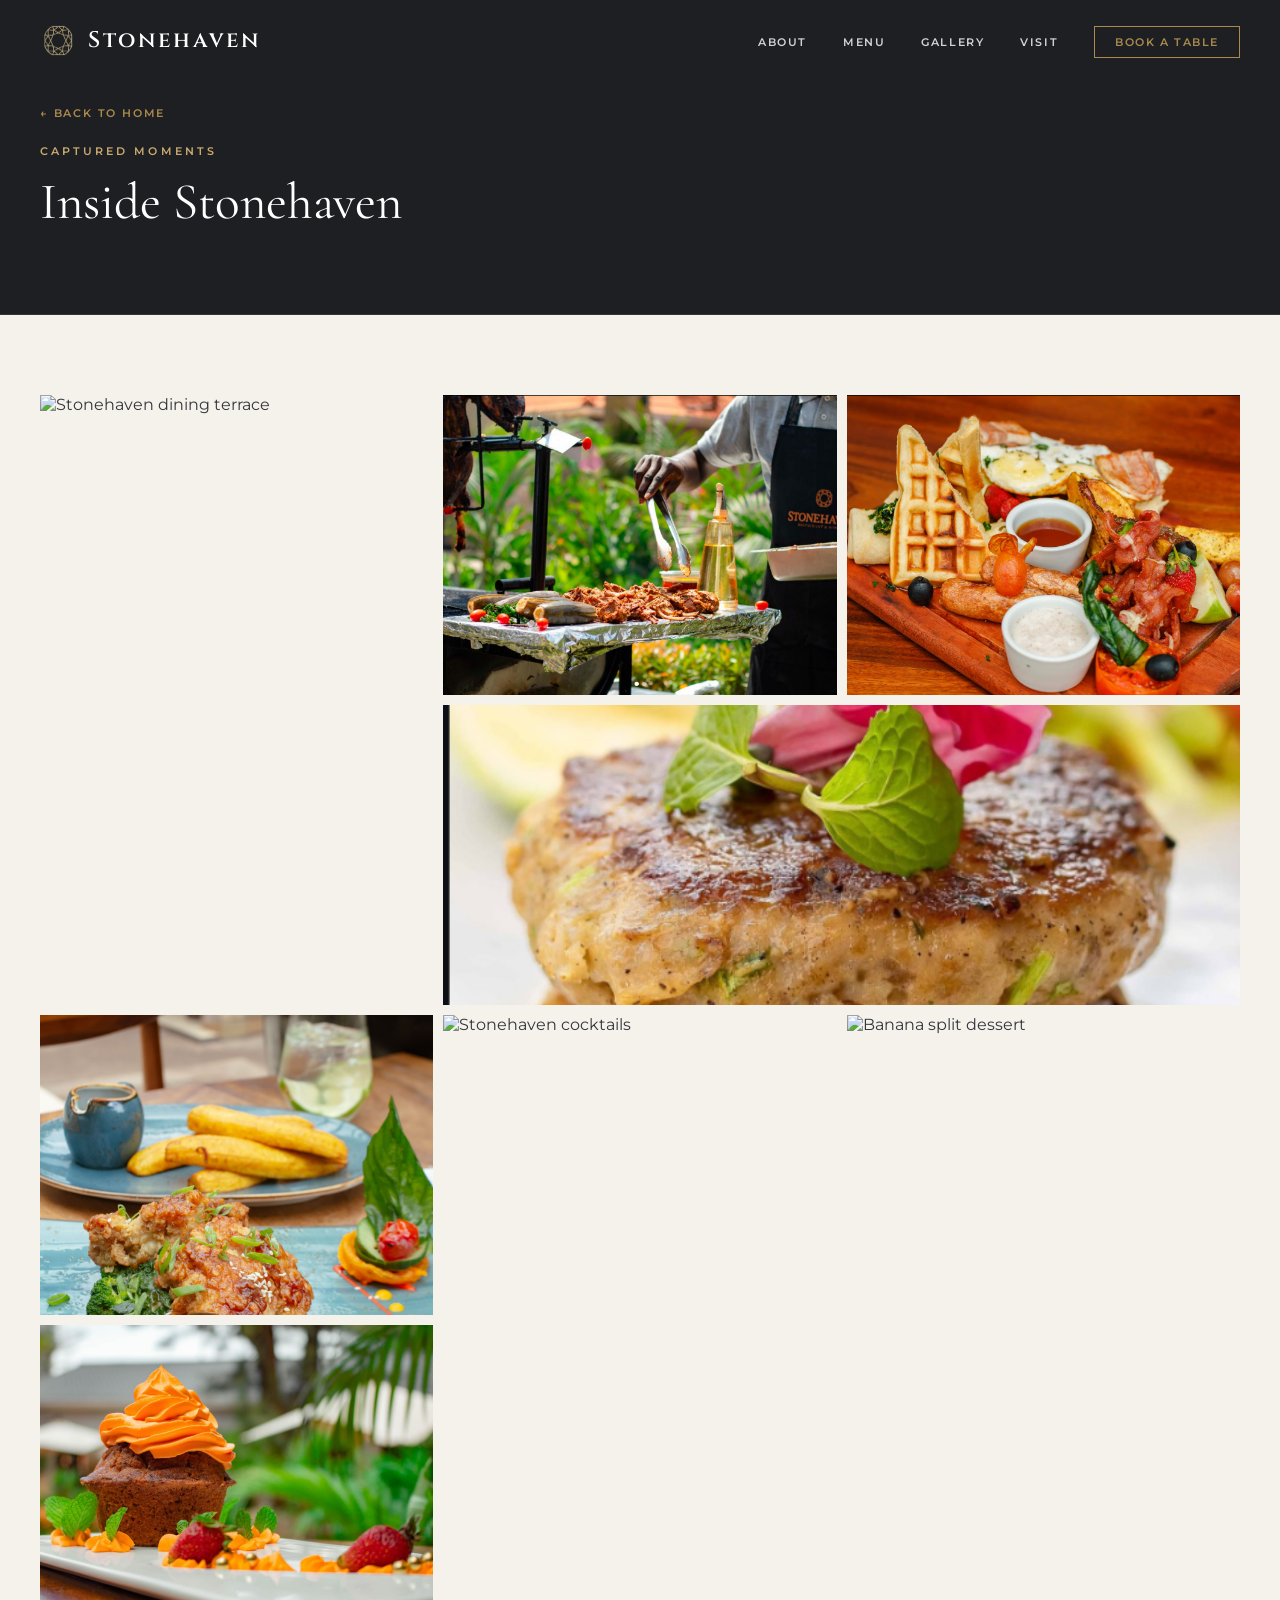
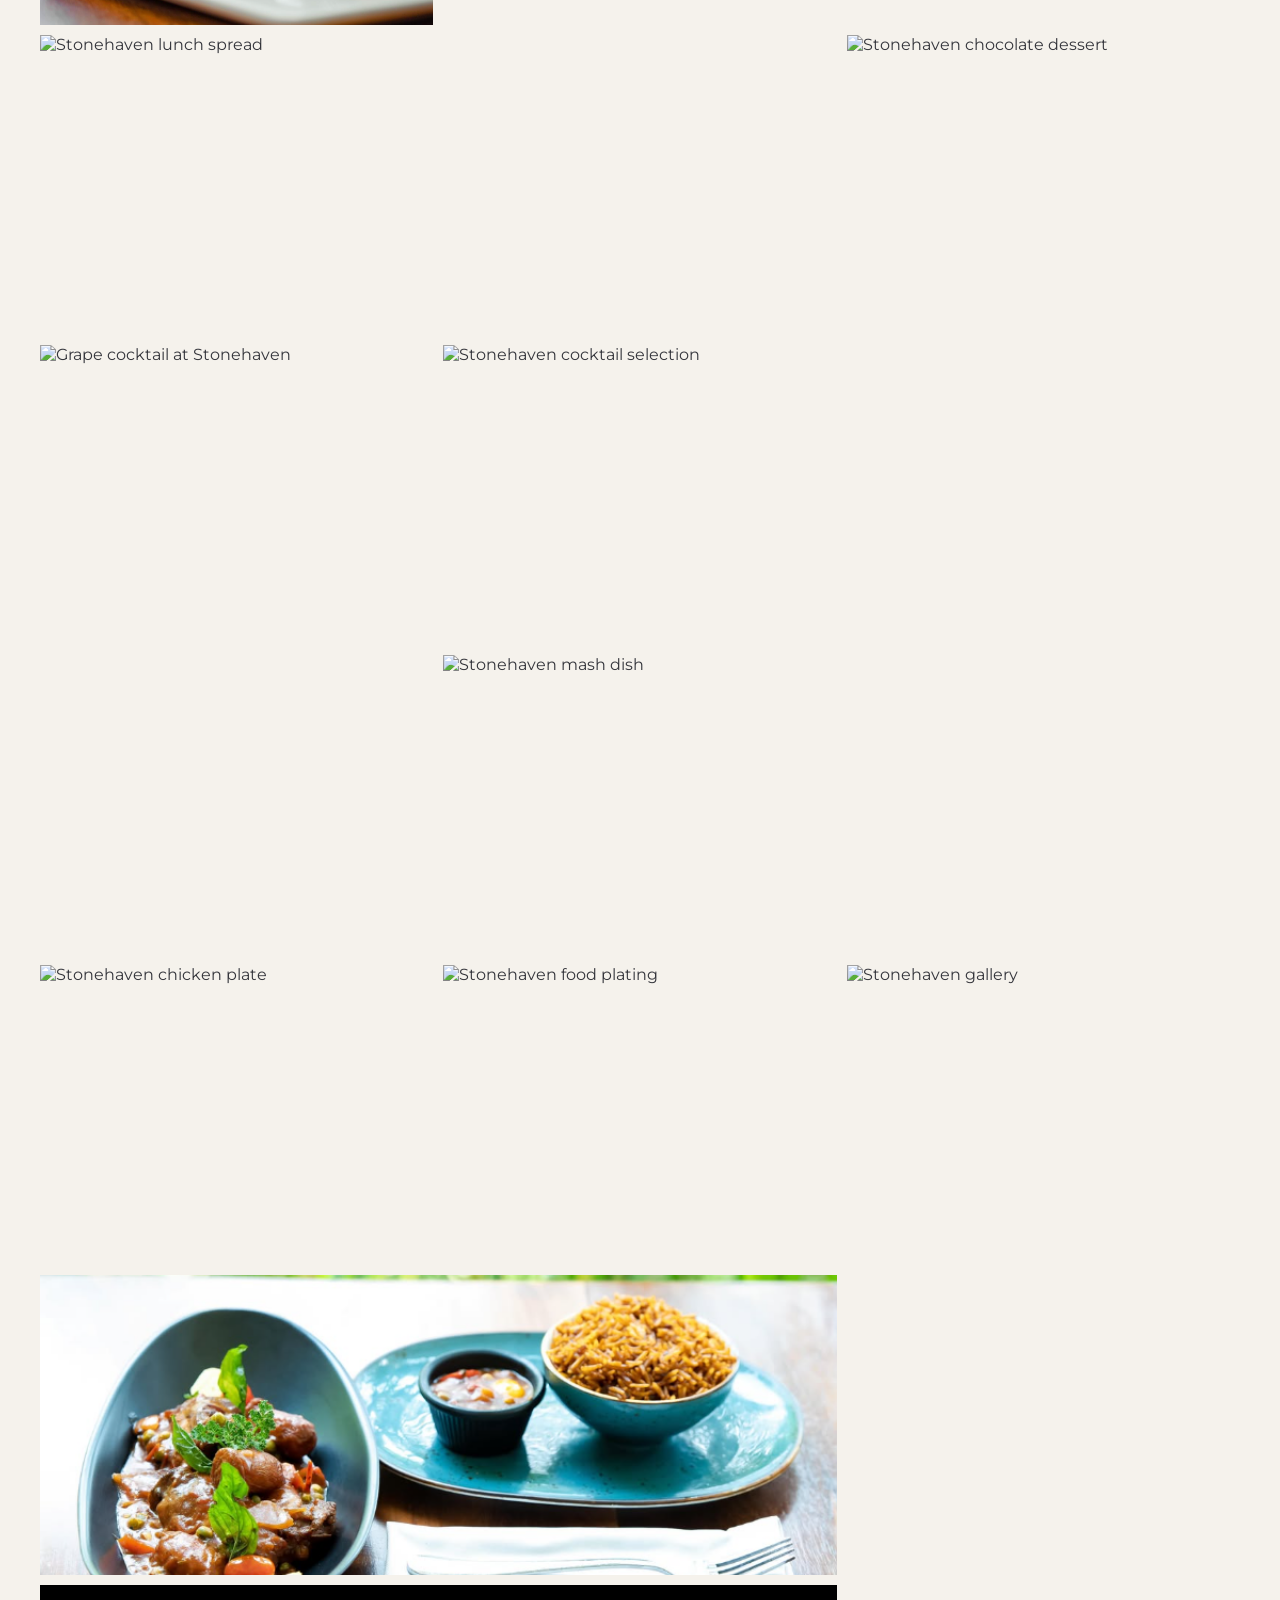
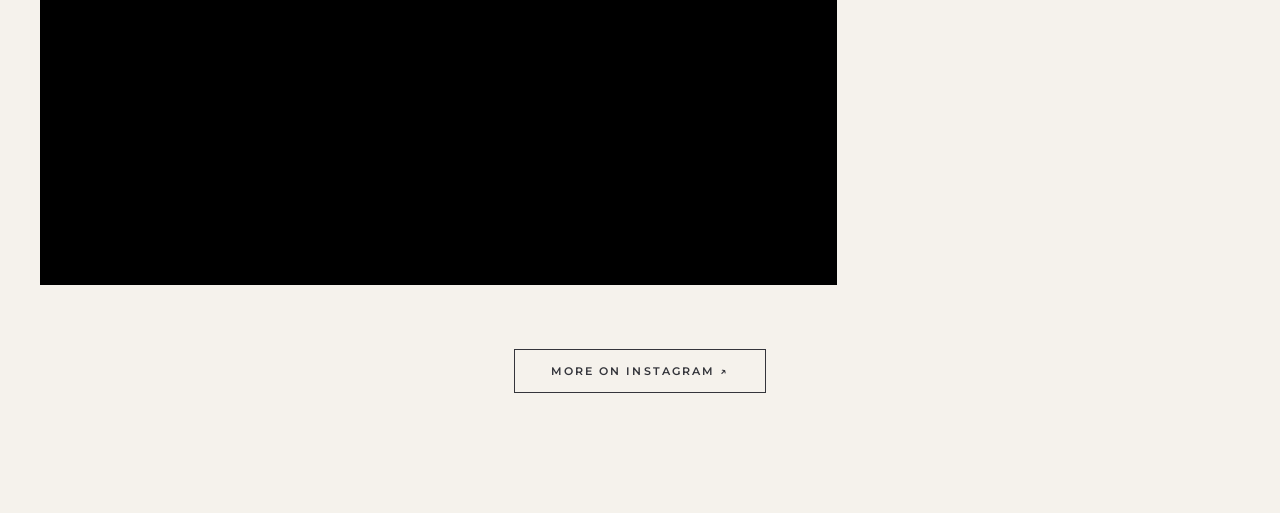
==== gallery.html @ 13319ae1 "CHANGES" ====
<!DOCTYPE html>
<html lang="en">
<head>
  <meta charset="UTF-8" />
  <meta name="viewport" content="width=device-width, initial-scale=1.0" />
  <title>Gallery — Stonehaven Restaurant & Winery</title>
  <link rel="preconnect" href="https://fonts.googleapis.com" />
  <link rel="preconnect" href="https://fonts.gstatic.com" crossorigin />
  <link href="https://fonts.googleapis.com/css2?family=Cinzel:wght@400;500;600&family=Cormorant+Garamond:ital,wght@0,300;0,400;0,500;1,400&family=Montserrat:wght@300;400;500;600&display=swap" rel="stylesheet" />
  <link rel="stylesheet" href="styles.css" />
  <link rel="icon" type="image/x-icon" href="logo.png" />
  <style>
    .gallery-page-hero {
      min-height: 35vh;
      background: var(--charcoal-deep);
      display: flex;
      align-items: flex-end;
      padding: 0 40px 60px;
      border-bottom: 1px solid rgba(170,138,76,0.2);
    }
    .gallery-page-hero-inner { max-width: 1280px; margin: 0 auto; width: 100%; padding-top: var(--nav-h); }
    .back-link {
      display: inline-flex;
      align-items: center;
      gap: 8px;
      font-size: 0.7rem;
      font-weight: 600;
      letter-spacing: 0.16em;
      text-transform: uppercase;
      color: var(--gold);
      margin-bottom: 24px;
      transition: color 0.3s;
    }
    .back-link:hover { color: var(--gold-light); }
    .gallery-full-section { padding: 80px 0 120px; background: var(--off-white); }
    .gallery-full-inner {
      max-width: 1280px;
      margin: 0 auto;
      padding: 0 40px;
      display: grid;
      grid-template-columns: repeat(3, 1fr);
      grid-auto-rows: 300px;
      gap: 10px;
    }
    .gal-item { position: relative; overflow: hidden; }
    .gal-item.tall { grid-row: span 2; }
    .gal-item.wide { grid-column: span 2; }
    .gal-item img {
      width: 100%; height: 100%; object-fit: cover;
      transition: transform 0.7s cubic-bezier(0.25,0.46,0.45,0.94);
    }
    .gal-item:hover img { transform: scale(1.06); }
    .gal-overlay {
      position: absolute; inset: 0;
      background: rgba(30,31,35,0.5);
      display: flex; align-items: flex-end; padding: 20px 24px;
      opacity: 0; transition: opacity 0.4s;
    }
    .gal-item:hover .gal-overlay { opacity: 1; }
    .gal-overlay span {
      font-size: 0.67rem; letter-spacing: 0.22em; text-transform: uppercase;
      color: #fff; border-bottom: 1px solid var(--gold); padding-bottom: 2px;
    }
    @media (max-width: 768px) {
      .gallery-full-inner { grid-template-columns: 1fr 1fr; grid-auto-rows: 200px; padding: 0 20px; }
      .gal-item.tall, .gal-item.wide { grid-column: span 1; grid-row: span 1; }
      .gallery-page-hero { padding: 0 24px 48px; }
    }
  </style>
</head>
<body>

  <nav id="navbar" class="scrolled">
    <div class="nav-inner">
      <a href="index.html" class="nav-logo">
        <img src="logo.png" alt="Stonehaven logo" class="nav-logo-img" />
        <span class="nav-brand-name">Stonehaven</span>
      </a>
      <ul class="nav-links" id="navLinks">
        <li><a href="index.html#about">About</a></li>
        <li><a href="menu.html">Menu</a></li>
        <li><a href="gallery.html">Gallery</a></li>
        <li><a href="index.html#visit">Visit</a></li>
        <li><a href="index.html#reserve" class="nav-cta">Book a Table</a></li>
      </ul>
      <button class="hamburger" id="hamburger" aria-label="Toggle menu">
        <span></span><span></span><span></span>
      </button>
    </div>
  </nav>
  <div class="mobile-overlay" id="mobileOverlay"></div>

  <div class="gallery-page-hero">
    <div class="gallery-page-hero-inner">
      <a href="index.html" class="back-link">← Back to Home</a>
      <p class="eyebrow eyebrow--light">Captured Moments</p>
      <h1 class="section-title section-title--light">Inside Stonehaven</h1>
    </div>
  </div>

  <section class="gallery-full-section">
    <div class="gallery-full-inner">

      <div class="gal-item tall">
        <img src="ambiance_.png" alt="Stonehaven dining terrace" />
        <div class="gal-overlay"><span>The Terrace</span></div>
      </div>
      <div class="gal-item">
        <img src="BBQ.png" alt="BBQ Fridays at Stonehaven" />
        <div class="gal-overlay"><span>BBQ Fridays</span></div>
      </div>
      <div class="gal-item">
        <img src="breakfast.png" alt="Stonehaven breakfast" />
        <div class="gal-overlay"><span>Breakfast</span></div>
      </div>
      <div class="gal-item wide">
        <img src="Beef.png" alt="Stonehaven beef dish" />
        <div class="gal-overlay"><span>Signature Beef</span></div>
      </div>
      <div class="gal-item">
        <img src="Chicken.png" alt="Stonehaven chicken" />
        <div class="gal-overlay"><span>Mains</span></div>
      </div>
      <div class="gal-item">
        <img src="cocktail_.png" alt="Stonehaven cocktails" />
        <div class="gal-overlay"><span>The Bar</span></div>
      </div>
      <div class="gal-item tall">
        <img src="Banana_split.png" alt="Banana split dessert" />
        <div class="gal-overlay"><span>Desserts</span></div>
      </div>
      <div class="gal-item">
        <img src="Cake.png" alt="Stonehaven cake" />
        <div class="gal-overlay"><span>Pastry</span></div>
      </div>
      <div class="gal-item wide">
        <img src="Lunch_.png" alt="Stonehaven lunch spread" />
        <div class="gal-overlay"><span>Lunch</span></div>
      </div>

      <!-- New images -->
      <div class="gal-item">
        <img src="Dessert_.png" alt="Stonehaven chocolate dessert" />
        <div class="gal-overlay"><span>Chocolate Indulgence</span></div>
      </div>
      <div class="gal-item tall">
        <img src="grape_cocktail.png" alt="Grape cocktail at Stonehaven" />
        <div class="gal-overlay"><span>Grape Cocktail</span></div>
      </div>
      <div class="gal-item">
        <img src="More_cocktails.png" alt="Stonehaven cocktail selection" />
        <div class="gal-overlay"><span>Cocktails</span></div>
      </div>
      <div class="gal-item wide">
        <img src="Mash_up.png" alt="Stonehaven mash dish" />
        <div class="gal-overlay"><span>Signature Mains</span></div>
      </div>
      <div class="gal-item">
        <img src="More_chicken_.png" alt="Stonehaven chicken plate" />
        <div class="gal-overlay"><span>Chicken</span></div>
      </div>
      <div class="gal-item">
        <img src="More_food_images.png" alt="Stonehaven food plating" />
        <div class="gal-overlay"><span>Chef's Craft</span></div>
      </div>
      <div class="gal-item tall">
        <img src="more_gallery_imgaes.png" alt="Stonehaven gallery" />
        <div class="gal-overlay"><span>More Moments</span></div>
      </div>
      <div class="gal-item wide">
        <img src="MoreFood.png" alt="Stonehaven dishes" />
        <div class="gal-overlay"><span>The Kitchen</span></div>
      </div>

      <!-- Video -->
      <div class="gal-item wide" style="background:#000;">
        <video
          src="More_atmosphere.mp4"
          autoplay muted loop playsinline
          style="width:100%;height:100%;object-fit:cover;"
        ></video>
        <div class="gal-overlay"><span>The Atmosphere</span></div>
      </div>

    </div>

    <div style="text-align:center; padding-top:64px;">
      <a href="https://instagram.com/stonehavenkla" target="_blank" class="btn btn-ghost" style="color:var(--charcoal);border-color:var(--charcoal);">More on Instagram ↗</a>
    </div>
  </section>

  <script src="script.js"></script>
</body>
</html>
---- styles.css ----
/* ============================================================
   STONEHAVEN RESTAURANT & WINERY — styles.css
   Design: Editorial Estate / Luxury Dark
   Palette: Charcoal #34353b | Gold #aa8a4c | Off-white #f5f2ec
   Fonts: Cinzel (brand) | Cormorant Garamond (display) | Montserrat (UI)
   ============================================================ */

/* ---- CUSTOM PROPERTIES ---- */
:root {
  --gold:          #aa8a4c;
  --gold-light:    #c9a96e;
  --gold-dim:      rgba(170, 138, 76, 0.15);
  --charcoal:      #34353b;
  --charcoal-deep: #1e1f23;
  --off-white:     #f5f2ec;
  --warm-stone:    #ede8df;
  --white:         #ffffff;
  --text-light:    rgba(255,255,255,0.75);
  --text-muted:    rgba(255,255,255,0.45);
  --cinzel:        'Cinzel', Georgia, serif;          /* chiselled brand name */
  --serif:         'Cormorant Garamond', Georgia, serif; /* elegant display */
  --sans:          'Montserrat', sans-serif;
  --transition:    0.4s cubic-bezier(0.25, 0.46, 0.45, 0.94);
  --nav-h:         80px;
}

/* ---- RESET & BASE ---- */
*, *::before, *::after { box-sizing: border-box; margin: 0; padding: 0; }

html { scroll-behavior: smooth; font-size: 16px; }

body {
  font-family: var(--sans);
  background: var(--white);
  color: var(--charcoal);
  overflow-x: hidden;
  -webkit-font-smoothing: antialiased;
}

img { display: block; width: 100%; height: 100%; object-fit: cover; }

a { color: inherit; text-decoration: none; }

ul { list-style: none; }

address { font-style: normal; }


/* ---- TYPOGRAPHY ---- */
.eyebrow {
  font-family: var(--sans);
  font-size: 0.68rem;
  font-weight: 600;
  letter-spacing: 0.28em;
  text-transform: uppercase;
  color: var(--gold);
  margin-bottom: 1rem;
}
.eyebrow--light { color: var(--gold-light); }

.section-title {
  font-family: var(--serif);
  font-size: clamp(2.2rem, 4vw, 3.4rem);
  font-weight: 400;
  line-height: 1.1;
  color: var(--charcoal);
  margin-bottom: 1.5rem;
}
.section-title--light { color: var(--white); }
.section-title em { font-style: italic; color: var(--gold); }

.body-text {
  font-size: 0.93rem;
  line-height: 1.9;
  color: #5a5c64;
  margin-bottom: 1.2rem;
  max-width: 48ch;
}
.body-text--light { color: var(--text-light); }


/* ---- BUTTONS ---- */
.btn {
  display: inline-block;
  font-family: var(--sans);
  font-size: 0.7rem;
  font-weight: 600;
  letter-spacing: 0.18em;
  text-transform: uppercase;
  padding: 14px 36px;
  cursor: pointer;
  transition: var(--transition);
  border: 1px solid var(--gold);
}
.btn-ghost {
  background: transparent;
  color: var(--gold);
}
.btn-ghost:hover {
  background: var(--gold);
  color: var(--white);
}
.btn-solid {
  background: var(--gold);
  color: var(--white);
}
.btn-solid:hover {
  background: var(--gold-light);
  border-color: var(--gold-light);
}
.btn--full { width: 100%; text-align: center; padding: 16px; }


/* ============================================================
   SCROLL REVEAL
   ============================================================ */
.reveal {
  opacity: 0;
  transform: translateY(28px);
  transition: opacity 0.8s ease, transform 0.8s ease;
  transition-delay: var(--delay, 0s);
}
.reveal.visible {
  opacity: 1;
  transform: translateY(0);
}


/* ============================================================
   NAVBAR
   ============================================================ */
#navbar {
  position: fixed;
  top: 0; left: 0; right: 0;
  z-index: 900;
  height: var(--nav-h);
  transition: background var(--transition), box-shadow var(--transition);
}
#navbar.scrolled {
  background: rgba(30,31,35,0.97);
  backdrop-filter: blur(10px);
  box-shadow: 0 2px 32px rgba(0,0,0,0.45);
}

.nav-inner {
  max-width: 1280px;
  margin: 0 auto;
  height: 100%;
  padding: 0 40px;
  display: flex;
  align-items: center;
  justify-content: space-between;
}

/* Brand name in Cinzel (chiselled roman feel) */
.nav-logo {
  display: flex;
  align-items: center;
  gap: 12px;
  color: var(--white);
}
.nav-brand-name {
  font-family: var(--cinzel);
  font-size: 1.4rem;
  font-weight: 600;
  letter-spacing: 0.12em;
  color: var(--white);
}
.nav-logo-img {
  width: 36px;
  height: 36px;
  object-fit: contain;
  flex-shrink: 0;
}

.nav-links {
  display: flex;
  align-items: center;
  gap: 36px;
}
.nav-links a {
  font-size: 0.7rem;
  font-weight: 600;
  letter-spacing: 0.14em;
  text-transform: uppercase;
  color: rgba(255,255,255,0.8);
  transition: color var(--transition);
}
.nav-links a:hover { color: var(--gold); }

.nav-cta {
  border: 1px solid var(--gold) !important;
  color: var(--gold) !important;
  padding: 8px 20px;
  letter-spacing: 0.12em;
}
.nav-cta:hover {
  background: var(--gold);
  color: var(--white) !important;
}

/* Hamburger */
.hamburger {
  display: none;
  flex-direction: column;
  gap: 5px;
  background: none;
  border: none;
  cursor: pointer;
  padding: 4px;
}
.hamburger span {
  display: block;
  width: 24px;
  height: 1.5px;
  background: var(--white);
  transition: var(--transition);
}
.hamburger.open span:nth-child(1) { transform: rotate(45deg) translate(4.5px, 4.5px); }
.hamburger.open span:nth-child(2) { opacity: 0; }
.hamburger.open span:nth-child(3) { transform: rotate(-45deg) translate(4.5px, -4.5px); }

/* Mobile overlay */
.mobile-overlay {
  position: fixed;
  inset: 0;
  background: rgba(0,0,0,0.55);
  z-index: 850;
  opacity: 0;
  pointer-events: none;
  transition: opacity var(--transition);
}
.mobile-overlay.visible { opacity: 1; pointer-events: all; }


/* ============================================================
   HERO — Image Slider
   ============================================================ */
#hero {
  position: relative;
  height: 100svh;
  min-height: 640px;
  display: flex;
  align-items: flex-end;
  overflow: hidden;
}

/* Slider */
.hero-slider {
  position: absolute;
  inset: 0;
}

.hero-slide {
  position: absolute;
  inset: 0;
  background-size: cover;
  background-position: center;
  opacity: 0;
  transform: scale(1.04);
  transition: opacity 1.4s cubic-bezier(0.4, 0, 0.2, 1),
              transform 5s cubic-bezier(0.4, 0, 0.2, 1);
  will-change: opacity, transform;
}
.hero-slide.active {
  opacity: 1;
  transform: scale(1);
}

.hero-overlay {
  position: absolute;
  inset: 0;
  background: linear-gradient(
    to bottom,
    rgba(20,20,25,0.18) 0%,
    rgba(20,20,25,0.5) 50%,
    rgba(20,20,25,0.85) 100%
  );
  z-index: 1;
}

/* Slider dots */
.hero-dots {
  position: absolute;
  bottom: 44px;
  right: 44px;
  z-index: 3;
  display: flex;
  gap: 10px;
  align-items: center;
}
.hero-dot {
  width: 28px;
  height: 2px;
  background: rgba(255,255,255,0.3);
  border: none;
  cursor: pointer;
  transition: background var(--transition), width var(--transition);
  padding: 0;
}
.hero-dot.active {
  background: var(--gold);
  width: 44px;
}

/* Content */
.hero-content {
  position: relative;
  z-index: 2;
  max-width: 1280px;
  width: 100%;
  margin: 0 auto;
  padding: 0 40px 120px;
}

.hero-eyebrow {
  font-size: 0.68rem;
  font-weight: 600;
  letter-spacing: 0.3em;
  text-transform: uppercase;
  color: var(--gold);
  margin-bottom: 1.4rem;
}

.hero-title {
  font-family: var(--serif);
  font-size: clamp(3.2rem, 7vw, 6.5rem);
  font-weight: 400;
  line-height: 1.04;
  color: var(--white);
  margin-bottom: 1.6rem;
}
.hero-title em {
  font-style: italic;
  color: var(--gold-light);
}

.hero-sub {
  font-size: 0.92rem;
  line-height: 1.8;
  color: rgba(255,255,255,0.7);
  margin-bottom: 2.4rem;
  max-width: 46ch;
}

.hero-ctas {
  display: flex;
  gap: 16px;
  flex-wrap: wrap;
}

/* Editorial vertical label */
.hero-label {
  position: absolute;
  right: 44px;
  bottom: 120px;
  z-index: 2;
  font-family: var(--cinzel);
  font-size: 0.58rem;
  font-weight: 400;
  letter-spacing: 0.32em;
  text-transform: uppercase;
  color: rgba(255,255,255,0.35);
  writing-mode: vertical-rl;
}

/* Scroll indicator */
.scroll-indicator {
  position: absolute;
  bottom: 40px;
  left: 40px;
  z-index: 2;
  display: flex;
  flex-direction: column;
  align-items: center;
  gap: 10px;
}
.scroll-indicator span {
  font-size: 0.6rem;
  letter-spacing: 0.2em;
  text-transform: uppercase;
  color: rgba(255,255,255,0.4);
}
.scroll-line {
  width: 1px;
  height: 50px;
  background: linear-gradient(to bottom, var(--gold), transparent);
  animation: scrollPulse 2s ease-in-out infinite;
}
@keyframes scrollPulse {
  0%, 100% { transform: scaleY(1); opacity: 1; }
  50% { transform: scaleY(0.55); opacity: 0.4; }
}


/* ============================================================
   ABOUT — Our Story
   ============================================================ */
.section-about {
  position: relative;
  padding: 130px 0 150px;
  overflow: hidden;
  background: var(--white);
}

.bg-text {
  position: absolute;
  top: 40px;
  right: -2vw;
  font-family: var(--cinzel);
  font-size: clamp(4rem, 10vw, 10rem);
  font-weight: 700;
  color: rgba(170,138,76,0.04);
  pointer-events: none;
  user-select: none;
  white-space: nowrap;
  letter-spacing: 0.1em;
}

.about-grid {
  max-width: 1280px;
  margin: 0 auto;
  padding: 0 40px;
  display: grid;
  grid-template-columns: 1fr 1fr;
  gap: 80px;
  align-items: start;
}

/* Image column */
.about-img-wrap {
  position: relative;
  padding-top: 60px;
}
.about-img-main {
  width: 100%;
  aspect-ratio: 3/4;
  object-fit: cover;
}

/* Decorative secondary image — layered corner */
.about-img-secondary {
  position: absolute;
  bottom: -40px;
  right: -36px;
  width: 48%;
  aspect-ratio: 1/1;
  border: 5px solid var(--white);
  box-shadow: 0 16px 48px rgba(0,0,0,0.18);
  overflow: hidden;
  z-index: 2;
}
.about-img-secondary img {
  width: 100%;
  height: 100%;
  object-fit: cover;
}

/* Founded text block (replaces floating "12 years" card) */
.about-founded {
  position: absolute;
  top: 0;
  left: -20px;
  background: var(--charcoal);
  padding: 20px 28px;
  display: flex;
  flex-direction: column;
  gap: 3px;
  border-left: 3px solid var(--gold);
  z-index: 3;
}
.about-founded-year {
  font-family: var(--cinzel);
  font-size: 2rem;
  font-weight: 600;
  color: var(--gold);
  line-height: 1;
}
.about-founded-label {
  font-size: 0.62rem;
  letter-spacing: 0.14em;
  text-transform: uppercase;
  color: rgba(255,255,255,0.55);
}

/* Text column */
.about-text { padding-top: 0; }

.about-stats {
  display: flex;
  gap: 40px;
  margin: 2.4rem 0;
  padding-top: 2rem;
  border-top: 1px solid rgba(170,138,76,0.2);
}
.stat { display: flex; flex-direction: column; gap: 4px; }
.stat-num {
  font-family: var(--serif);
  font-size: 2.2rem;
  font-weight: 400;
  color: var(--gold);
  line-height: 1;
}
.stat-num sup { font-size: 1rem; }
.stat-label {
  font-size: 0.67rem;
  letter-spacing: 0.12em;
  text-transform: uppercase;
  color: #999;
}


/* ============================================================
   MENU PREVIEW
   ============================================================ */
.section-menu {
  background: var(--charcoal);
  padding: 120px 0 100px;
}

.menu-header {
  max-width: 1280px;
  margin: 0 auto 60px;
  padding: 0 40px;
}
.menu-intro {
  font-size: 0.9rem;
  line-height: 1.85;
  color: var(--text-light);
  max-width: 52ch;
}

/* Preview wrapper */
.menu-preview-wrap {
  max-width: 1280px;
  margin: 0 auto;
  padding: 0 40px;
}

.menu-panel-note {
  font-size: 0.74rem;
  letter-spacing: 0.13em;
  color: var(--text-muted);
  padding: 0 0 28px;
  border-bottom: 1px solid rgba(170,138,76,0.12);
  margin-bottom: 4px;
}

.menu-cols {
  display: grid;
  grid-template-columns: 1fr 1fr;
  gap: 0;
}

.menu-item {
  padding: 28px 24px 28px 0;
  border-bottom: 1px solid rgba(170,138,76,0.18);
  transition: background var(--transition);
}
.menu-item:nth-child(odd)  { padding-right: 60px; }
.menu-item:nth-child(even) { padding-left: 60px; border-left: 1px solid rgba(170,138,76,0.18); }
.menu-item:hover { background: rgba(255,255,255,0.03); }

.menu-item-top {
  display: flex;
  justify-content: space-between;
  align-items: baseline;
  gap: 12px;
  margin-bottom: 6px;
}
.menu-item-name {
  font-family: var(--serif);
  font-size: 1.1rem;
  font-weight: 400;
  color: var(--white);
}
.menu-item-price {
  font-size: 0.8rem;
  font-weight: 600;
  color: var(--gold);
  white-space: nowrap;
}
.menu-item-desc {
  font-size: 0.78rem;
  line-height: 1.75;
  color: var(--text-muted);
}

/* Full menu CTA */
.menu-cta {
  max-width: 1280px;
  margin: 64px auto 0;
  padding: 0 40px;
  display: flex;
  flex-direction: column;
  align-items: flex-start;
  gap: 20px;
}
.menu-cta-text {
  font-size: 0.75rem;
  letter-spacing: 0.16em;
  text-transform: uppercase;
  color: var(--text-muted);
}
.menu-cta-btn { font-size: 0.72rem; }


/* ============================================================
   IMAGE STRIP — Horizontal gallery
   ============================================================ */
.section-image-strip {
  padding: 120px 0 100px;
  background: var(--off-white);
}

.strip-header {
  max-width: 1280px;
  margin: 0 auto 56px;
  padding: 0 40px;
}

.image-strip {
  max-width: 1280px;
  margin: 0 auto;
  padding: 0 40px;
  display: grid;
  grid-template-columns: repeat(5, 1fr);
  gap: 10px;
}

.strip-item {
  position: relative;
  overflow: hidden;
  aspect-ratio: 3/4;
}
.strip-item img {
  width: 100%;
  height: 100%;
  object-fit: cover;
  transition: transform 0.8s cubic-bezier(0.25, 0.46, 0.45, 0.94);
}
.strip-item:hover img {
  transform: scale(1.07);
}

.strip-overlay {
  position: absolute;
  inset: 0;
  background: linear-gradient(to top, rgba(30,31,35,0.72) 0%, transparent 55%);
  display: flex;
  align-items: flex-end;
  padding: 18px 20px;
  opacity: 0;
  transition: opacity var(--transition);
}
.strip-item:hover .strip-overlay {
  opacity: 1;
}
.strip-overlay span {
  font-size: 0.67rem;
  letter-spacing: 0.22em;
  text-transform: uppercase;
  color: var(--white);
  border-bottom: 1px solid var(--gold);
  padding-bottom: 2px;
}

.strip-footer {
  max-width: 1280px;
  margin: 52px auto 0;
  padding: 0 40px;
}


/* ============================================================
   VISIT OUR RESTAURANT
   ============================================================ */
.section-visit {
  background: var(--charcoal-deep);
  padding: 120px 0;
}

.visit-inner {
  max-width: 1280px;
  margin: 0 auto;
  padding: 0 40px;
  display: grid;
  grid-template-columns: 1fr 1.1fr;
  gap: 80px;
  align-items: center;
}

.visit-details {
  margin-top: 2.4rem;
  display: flex;
  flex-direction: column;
  gap: 0;
}

.visit-detail-item {
  display: flex;
  align-items: flex-start;
  gap: 20px;
  padding: 24px 0;
  border-bottom: 1px solid rgba(255,255,255,0.07);
}
.visit-detail-item:first-child {
  border-top: 1px solid rgba(170,138,76,0.25);
}

.visit-icon {
  width: 40px;
  height: 40px;
  border: 1px solid rgba(170,138,76,0.3);
  display: flex;
  align-items: center;
  justify-content: center;
  flex-shrink: 0;
  color: var(--gold);
}
.visit-icon svg {
  width: 18px;
  height: 18px;
}

.visit-detail-item h4 {
  font-size: 0.65rem;
  font-weight: 700;
  letter-spacing: 0.2em;
  text-transform: uppercase;
  color: var(--gold);
  margin-bottom: 6px;
}
.visit-detail-item p,
.visit-detail-item address {
  font-size: 0.88rem;
  line-height: 1.75;
  color: var(--text-light);
}
.visit-detail-item a {
  color: var(--text-light);
  transition: color var(--transition);
}
.visit-detail-item a:hover { color: var(--gold-light); }

/* Map */
.visit-map {
  position: relative;
  border: 1px solid rgba(170,138,76,0.2);
  overflow: hidden;
}
.visit-map iframe {
  width: 100%;
  height: 440px;
  display: block;
  border: none;
  filter: grayscale(30%) contrast(1.05);
}


/* ============================================================
   TESTIMONIALS
   ============================================================ */
.section-testimonials {
  background: var(--white);
  padding: 120px 0;
}

.testimonials-header {
  max-width: 1280px;
  margin: 0 auto 64px;
  padding: 0 40px;
}

.testimonial-slider {
  max-width: 900px;
  margin: 0 auto;
  padding: 0 40px;
  overflow: hidden;
}

.testimonial-track {
  display: flex;
  transition: transform 0.7s cubic-bezier(0.25, 0.46, 0.45, 0.94);
}

.testimonial-slide {
  min-width: 100%;
  padding: 48px 56px;
  border: 1px solid rgba(170,138,76,0.2);
  position: relative;
}
.testimonial-slide::before {
  content: '\201C';
  position: absolute;
  top: 16px;
  left: 48px;
  font-family: var(--serif);
  font-size: 6rem;
  color: var(--gold);
  opacity: 0.2;
  line-height: 1;
}

blockquote {
  font-family: var(--serif);
  font-size: clamp(1rem, 2vw, 1.2rem);
  font-style: italic;
  line-height: 1.8;
  color: var(--charcoal);
  margin-bottom: 2rem;
  position: relative;
  z-index: 1;
}

.testimonial-author {
  display: flex;
  align-items: center;
  gap: 16px;
  margin-bottom: 12px;
}
.author-avatar {
  width: 44px;
  height: 44px;
  background: var(--charcoal);
  color: var(--gold);
  font-family: var(--cinzel);
  font-size: 1rem;
  display: flex;
  align-items: center;
  justify-content: center;
  flex-shrink: 0;
}
.testimonial-author strong {
  display: block;
  font-size: 0.88rem;
  font-weight: 600;
  color: var(--charcoal);
}
.testimonial-author span {
  font-size: 0.75rem;
  color: #999;
  letter-spacing: 0.06em;
}
.testimonial-stars {
  font-size: 0.85rem;
  color: var(--gold);
  letter-spacing: 2px;
}

.testimonial-controls {
  display: flex;
  align-items: center;
  justify-content: center;
  gap: 20px;
  margin-top: 40px;
}
.t-btn {
  width: 44px;
  height: 44px;
  background: none;
  border: 1px solid rgba(170,138,76,0.4);
  color: var(--gold);
  font-size: 1.1rem;
  cursor: pointer;
  transition: var(--transition);
}
.t-btn:hover { background: var(--gold); color: var(--white); }
.t-dots { display: flex; gap: 8px; }
.t-dot {
  width: 6px;
  height: 6px;
  background: rgba(170,138,76,0.3);
  cursor: pointer;
  transition: background var(--transition);
}
.t-dot.active { background: var(--gold); }

.review-link {
  display: inline-block;
  margin-top: 14px;
  font-size: 0.68rem;
  font-weight: 600;
  letter-spacing: 0.12em;
  text-transform: uppercase;
  color: var(--gold);
  border-bottom: 1px solid rgba(170,138,76,0.3);
  padding-bottom: 2px;
  transition: color var(--transition), border-color var(--transition);
}
.review-link:hover { color: var(--gold-light); border-color: var(--gold-light); }


/* ============================================================
   RESERVATION — Full-width BG image (last section)
   ============================================================ */
.section-reserve {
  position: relative;
  padding: 140px 0;
  overflow: hidden;
}

/* Full-width background image */
.reserve-bg {
  position: absolute;
  inset: 0;
  z-index: 0;
}
.reserve-bg img {
  width: 100%;
  height: 100%;
  object-fit: cover;
  object-position: center;
}
.reserve-bg-overlay {
  position: absolute;
  inset: 0;
  background: linear-gradient(
    135deg,
    rgba(20,20,25,0.92) 0%,
    rgba(20,20,25,0.78) 50%,
    rgba(20,20,25,0.88) 100%
  );
}

.reserve-inner {
  position: relative;
  z-index: 1;
  max-width: 1280px;
  margin: 0 auto;
  padding: 0 40px;
  display: grid;
  grid-template-columns: 1fr 1.1fr;
  gap: 80px;
  align-items: start;
}

.reserve-hours {
  margin: 2.4rem 0;
  border-top: 1px solid rgba(170,138,76,0.25);
}
.hours-row {
  display: flex;
  justify-content: space-between;
  padding: 12px 0;
  border-bottom: 1px solid rgba(255,255,255,0.06);
  font-size: 0.82rem;
  color: var(--text-light);
}
.reserve-contact {
  font-size: 0.88rem;
  line-height: 2.1;
  color: var(--text-light);
}
.reserve-contact a { color: var(--gold-light); transition: color var(--transition); }
.reserve-contact a:hover { color: var(--white); }

/* Form */
.reserve-form-wrap {
  background: rgba(255,255,255,0.05);
  border: 1px solid rgba(170,138,76,0.25);
  padding: 48px 40px;
  backdrop-filter: blur(6px);
}

.form-group {
  display: flex;
  flex-direction: column;
  gap: 6px;
  margin-bottom: 20px;
}
.form-row {
  display: grid;
  grid-template-columns: 1fr 1fr;
  gap: 20px;
}

label {
  font-size: 0.67rem;
  font-weight: 600;
  letter-spacing: 0.13em;
  text-transform: uppercase;
  color: rgba(255,255,255,0.5);
}

input, select, textarea {
  font-family: var(--sans);
  font-size: 0.88rem;
  color: var(--white);
  background: rgba(255,255,255,0.06);
  border: 1px solid rgba(255,255,255,0.1);
  padding: 12px 16px;
  transition: border-color var(--transition), background var(--transition);
  outline: none;
  -webkit-appearance: none;
}
input::placeholder, textarea::placeholder { color: rgba(255,255,255,0.25); }
input:focus, select:focus, textarea:focus {
  border-color: var(--gold);
  background: rgba(170,138,76,0.07);
}
select { cursor: pointer; }
select option { background: var(--charcoal-deep); }
textarea { resize: vertical; min-height: 80px; }

.form-error {
  font-size: 0.7rem;
  color: #e07070;
  min-height: 1em;
}
.form-error.active { display: block; }

.form-success {
  display: none;
  margin-top: 16px;
  padding: 14px 18px;
  background: rgba(170,138,76,0.15);
  border: 1px solid var(--gold);
  font-size: 0.8rem;
  color: var(--gold-light);
  letter-spacing: 0.06em;
}


/* ============================================================
   FOOTER
   ============================================================ */
#footer {
  background: var(--charcoal-deep);
  border-top: 1px solid rgba(170,138,76,0.15);
  padding: 80px 0 40px;
}

.footer-top {
  max-width: 1280px;
  margin: 0 auto;
  padding: 0 40px 60px;
  display: flex;
  align-items: center;
  justify-content: space-between;
  border-bottom: 1px solid rgba(255,255,255,0.07);
  flex-wrap: wrap;
  gap: 32px;
}

.footer-logo-wrap {
  display: flex;
  align-items: center;
  gap: 10px;
  margin-bottom: 6px;
}
.footer-logo-img {
  width: 38px;
  height: 38px;
  object-fit: contain;
  flex-shrink: 0;
}
.footer-logo {
  font-family: var(--cinzel);
  font-size: 1.45rem;
  font-weight: 500;
  letter-spacing: 0.1em;
  color: var(--white);
}
.footer-tagline {
  font-size: 0.68rem;
  letter-spacing: 0.18em;
  text-transform: uppercase;
  color: var(--gold);
}

.footer-nav { display: flex; gap: 36px; }
.footer-nav a {
  font-size: 0.7rem;
  font-weight: 600;
  letter-spacing: 0.12em;
  text-transform: uppercase;
  color: var(--text-muted);
  transition: color var(--transition);
}
.footer-nav a:hover { color: var(--gold); }

.footer-social { display: flex; gap: 16px; }
.footer-social a {
  width: 40px;
  height: 40px;
  border: 1px solid rgba(255,255,255,0.12);
  display: flex;
  align-items: center;
  justify-content: center;
  color: var(--text-muted);
  transition: var(--transition);
}
.footer-social a:hover { border-color: var(--gold); color: var(--gold); }

.footer-mid {
  max-width: 1280px;
  margin: 0 auto;
  padding: 56px 40px;
  display: grid;
  grid-template-columns: repeat(4, 1fr);
  gap: 40px;
  border-bottom: 1px solid rgba(255,255,255,0.07);
}
.footer-col h4 {
  font-size: 0.65rem;
  font-weight: 700;
  letter-spacing: 0.2em;
  text-transform: uppercase;
  color: var(--gold);
  margin-bottom: 16px;
}
.footer-col p, .footer-col address {
  font-size: 0.82rem;
  line-height: 1.9;
  color: var(--text-muted);
  font-style: normal;
}
.footer-col a { color: var(--text-muted); transition: color var(--transition); }
.footer-col a:hover { color: var(--gold-light); }

.footer-bottom {
  max-width: 1280px;
  margin: 0 auto;
  padding: 28px 40px 0;
  display: flex;
  justify-content: space-between;
  flex-wrap: wrap;
  gap: 8px;
}
.footer-bottom span {
  font-size: 0.72rem;
  color: rgba(255,255,255,0.2);
  letter-spacing: 0.06em;
}


/* ============================================================
   RESPONSIVE — TABLET (≤ 1024px)
   ============================================================ */
@media (max-width: 1024px) {
  .about-grid { grid-template-columns: 1fr; gap: 100px; }
  .about-img-wrap { padding-top: 0; max-width: 540px; }
  .about-founded { left: 0; }
  .about-img-secondary { right: -16px; }

  .visit-inner { grid-template-columns: 1fr; gap: 60px; }
  .visit-map iframe { height: 360px; }

  .reserve-inner { grid-template-columns: 1fr; gap: 60px; }

  .image-strip { grid-template-columns: repeat(3, 1fr); }
  .image-strip .strip-item:nth-child(4),
  .image-strip .strip-item:nth-child(5) { display: none; }

  .footer-mid { grid-template-columns: 1fr 1fr; }
}


/* ============================================================
   RESPONSIVE — MOBILE (≤ 768px)
   ============================================================ */
@media (max-width: 768px) {
  :root { --nav-h: 64px; }

  /* Nav */
  .hamburger { display: flex; }
  .nav-links {
    position: fixed;
    top: 0; right: 0;
    width: min(320px, 80vw);
    height: 100svh;
    background: var(--charcoal-deep);
    flex-direction: column;
    align-items: flex-start;
    gap: 0;
    padding: calc(var(--nav-h) + 32px) 32px 32px;
    transform: translateX(100%);
    transition: transform var(--transition);
    z-index: 870;
    border-left: 1px solid rgba(170,138,76,0.2);
  }
  .nav-links.open { transform: translateX(0); }
  .nav-links li { width: 100%; }
  .nav-links a {
    display: block;
    padding: 16px 0;
    font-size: 0.85rem;
    border-bottom: 1px solid rgba(255,255,255,0.07);
  }
  .nav-cta { margin-top: 20px; border: none !important; padding: 0 !important; }

  /* Hero */
  .hero-content { padding: 0 24px 100px; }
  .hero-label { display: none; }
  .scroll-indicator { left: 24px; }
  .hero-ctas { flex-direction: column; width: fit-content; }
  .hero-dots { right: 24px; bottom: 36px; }

  /* About */
  .section-about { padding: 80px 0 120px; }
  .about-grid { padding: 0 24px; gap: 80px; }
  .about-stats { flex-wrap: wrap; gap: 24px; }
  .about-img-secondary { width: 42%; right: -8px; bottom: -32px; }

  /* Menu */
  .section-menu { padding: 80px 0; }
  .menu-header, .menu-preview-wrap, .menu-cta { padding: 0 24px; }
  .menu-cols { grid-template-columns: 1fr; }
  .menu-item:nth-child(even) { padding-left: 0; border-left: none; }
  .menu-cta { align-items: flex-start; }

  /* Image strip */
  .section-image-strip { padding: 80px 0; }
  .strip-header, .strip-footer { padding: 0 24px; }
  .image-strip {
    grid-template-columns: 1fr 1fr;
    padding: 0 24px;
    gap: 8px;
  }
  .image-strip .strip-item:nth-child(4),
  .image-strip .strip-item:nth-child(5) { display: block; }
  .image-strip .strip-item:nth-child(5) { display: none; }

  /* Visit */
  .section-visit { padding: 80px 0; }
  .visit-inner { padding: 0 24px; }
  .visit-map iframe { height: 280px; }

  /* Reserve */
  .section-reserve { padding: 80px 0; }
  .reserve-inner { padding: 0 24px; }
  .reserve-form-wrap { padding: 32px 24px; }
  .form-row { grid-template-columns: 1fr; }

  /* Testimonials */
  .section-testimonials { padding: 80px 0; }
  .testimonials-header { padding: 0 24px; }
  .testimonial-slider { padding: 0 24px; }
  .testimonial-slide { padding: 32px 28px; }
  .testimonial-slide::before { font-size: 4rem; left: 24px; }

  /* Footer */
  #footer { padding: 60px 0 32px; }
  .footer-top { padding: 0 24px 40px; flex-direction: column; align-items: flex-start; }
  .footer-nav { flex-wrap: wrap; gap: 16px; }
  .footer-mid { grid-template-columns: 1fr; padding: 40px 24px; }
  .footer-bottom { padding: 20px 24px 0; flex-direction: column; }
}

@media (max-width: 400px) {
  .hero-title { font-size: 2.8rem; }
  .section-title { font-size: 2rem; }
  .nav-brand-name { font-size: 1.15rem; }
}
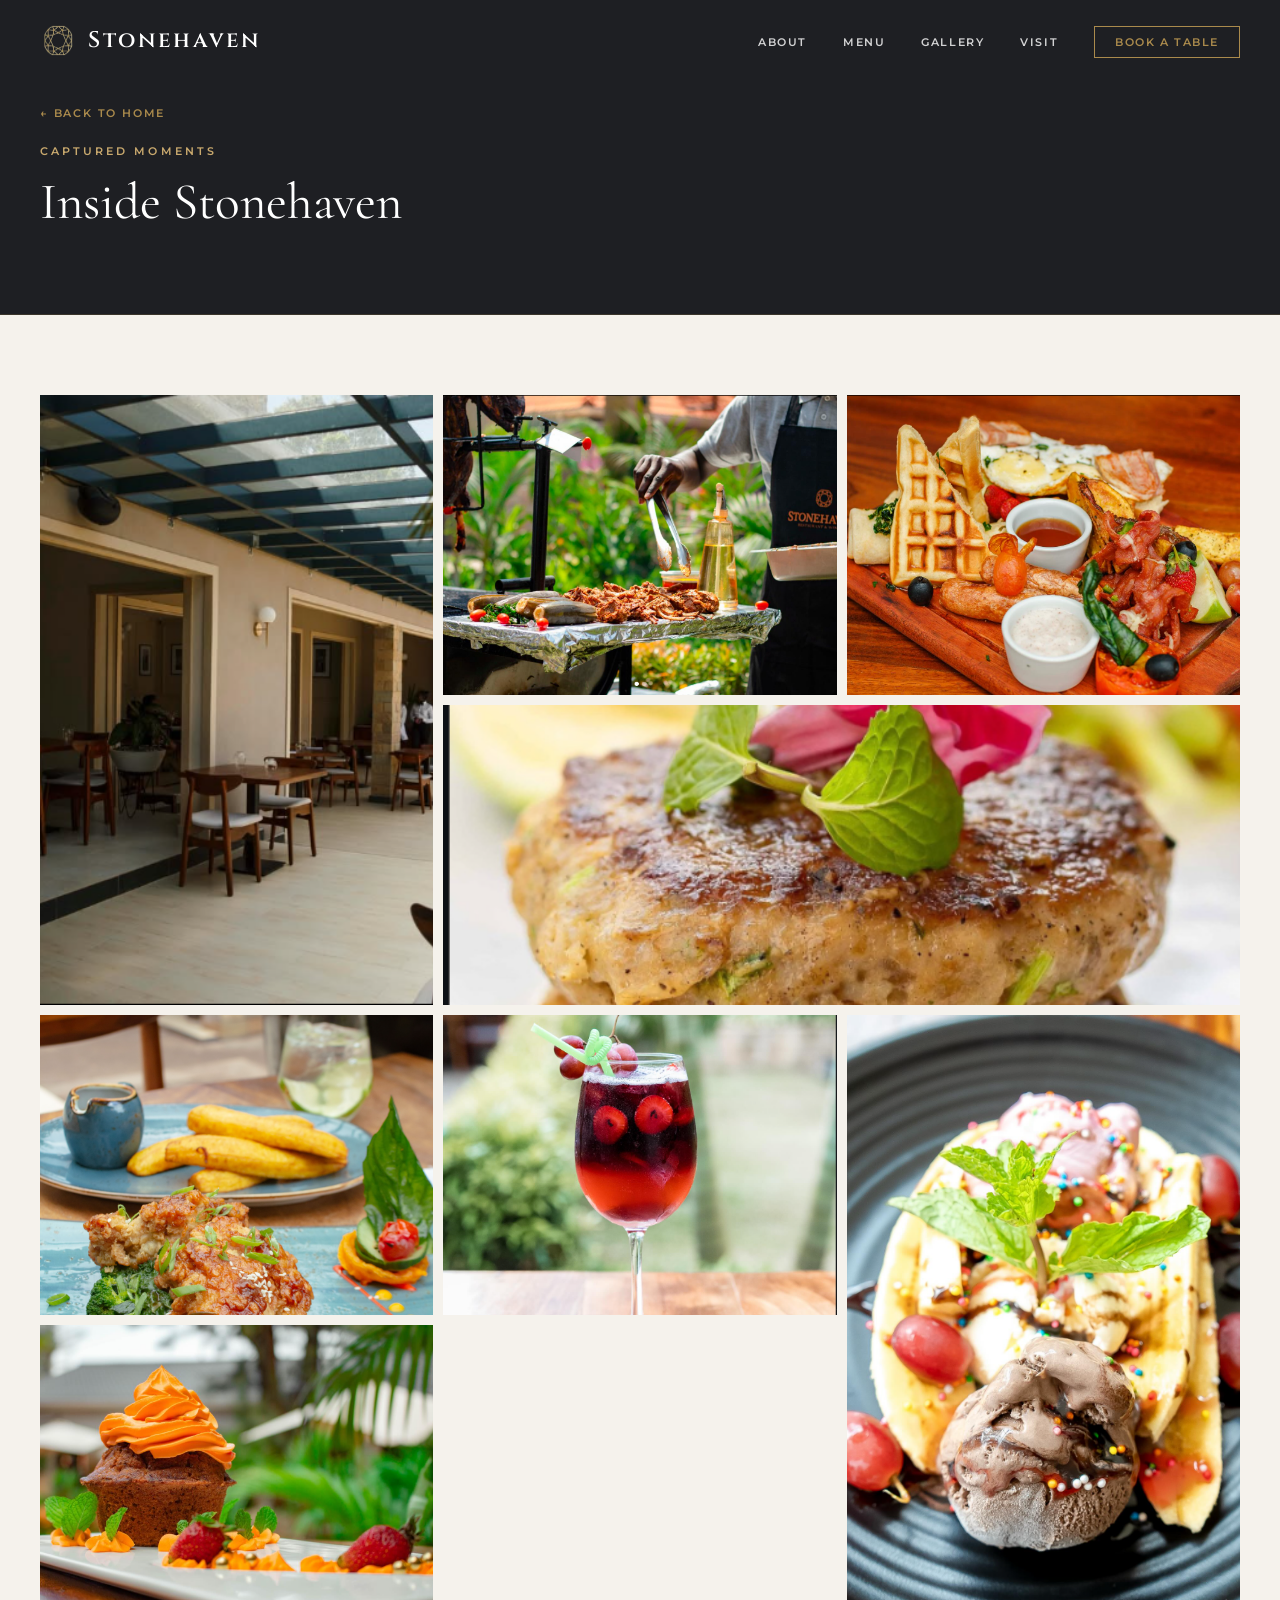
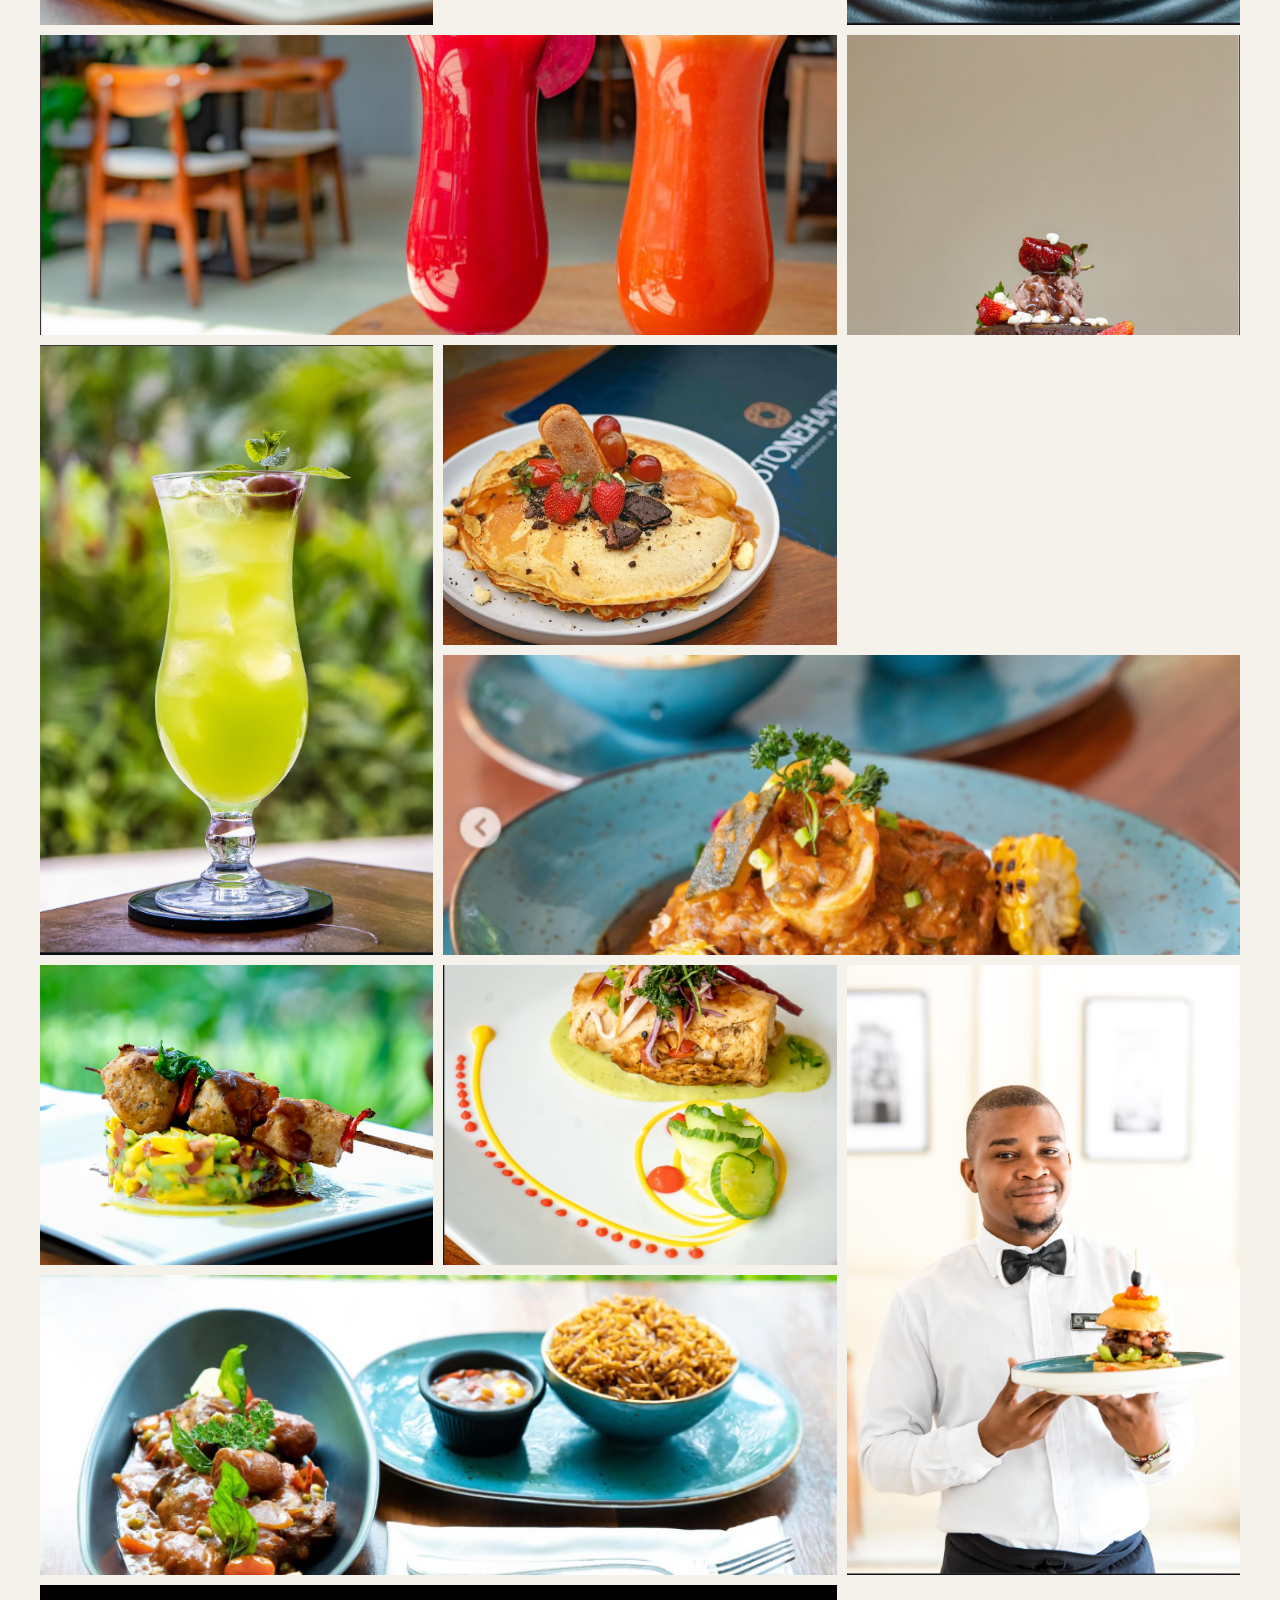
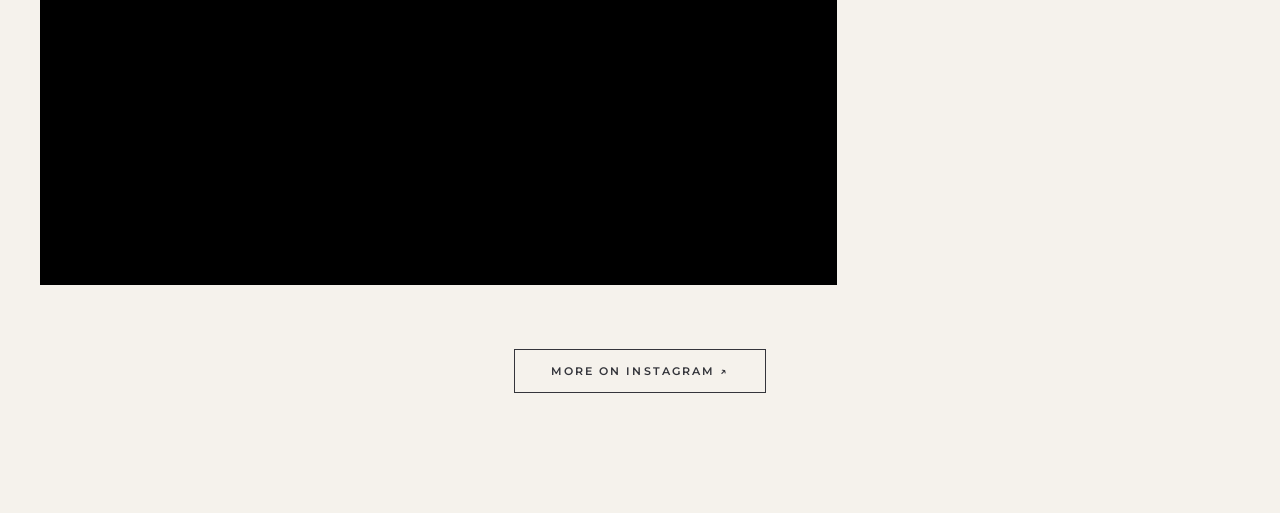
==== commit b10e26d7: "adding and refining of images" ====
--- a/gallery.html
+++ b/gallery.html
@@ -102,7 +102,7 @@
     <div class="gallery-full-inner">
 
       <div class="gal-item tall">
-        <img src="ambiance_.png" alt="Stonehaven dining terrace" />
+        <img src="ambiance .png" alt="Stonehaven dining terrace" />
         <div class="gal-overlay"><span>The Terrace</span></div>
       </div>
       <div class="gal-item">
@@ -122,11 +122,11 @@
         <div class="gal-overlay"><span>Mains</span></div>
       </div>
       <div class="gal-item">
-        <img src="cocktail_.png" alt="Stonehaven cocktails" />
+        <img src="cocktail .png" alt="Stonehaven cocktails" />
         <div class="gal-overlay"><span>The Bar</span></div>
       </div>
       <div class="gal-item tall">
-        <img src="Banana_split.png" alt="Banana split dessert" />
+        <img src="Banana split.png" alt="Banana split dessert" />
         <div class="gal-overlay"><span>Desserts</span></div>
       </div>
       <div class="gal-item">
@@ -134,37 +134,37 @@
         <div class="gal-overlay"><span>Pastry</span></div>
       </div>
       <div class="gal-item wide">
-        <img src="Lunch_.png" alt="Stonehaven lunch spread" />
+        <img src="Fresh_juices.png" alt="Stonehaven lunch spread" />
         <div class="gal-overlay"><span>Lunch</span></div>
       </div>
 
       <!-- New images -->
       <div class="gal-item">
-        <img src="Dessert_.png" alt="Stonehaven chocolate dessert" />
+        <img src="Dessert .png" alt="Stonehaven chocolate dessert" />
         <div class="gal-overlay"><span>Chocolate Indulgence</span></div>
       </div>
       <div class="gal-item tall">
-        <img src="grape_cocktail.png" alt="Grape cocktail at Stonehaven" />
+        <img src="grape cocktail.png" alt="Grape cocktail at Stonehaven" />
         <div class="gal-overlay"><span>Grape Cocktail</span></div>
       </div>
       <div class="gal-item">
-        <img src="More_cocktails.png" alt="Stonehaven cocktail selection" />
+        <img src="pancake.png" alt="Stonehaven cocktail selection" />
         <div class="gal-overlay"><span>Cocktails</span></div>
       </div>
       <div class="gal-item wide">
-        <img src="Mash_up.png" alt="Stonehaven mash dish" />
+        <img src="Mash up.png" alt="Stonehaven mash dish" />
         <div class="gal-overlay"><span>Signature Mains</span></div>
       </div>
       <div class="gal-item">
-        <img src="More_chicken_.png" alt="Stonehaven chicken plate" />
+        <img src="More chicken .png" alt="Stonehaven chicken plate" />
         <div class="gal-overlay"><span>Chicken</span></div>
       </div>
       <div class="gal-item">
-        <img src="More_food_images.png" alt="Stonehaven food plating" />
+        <img src="More food images.png" alt="Stonehaven food plating" />
         <div class="gal-overlay"><span>Chef's Craft</span></div>
       </div>
       <div class="gal-item tall">
-        <img src="more_gallery_imgaes.png" alt="Stonehaven gallery" />
+        <img src="Waiter and burger.png" alt="Stonehaven gallery" />
         <div class="gal-overlay"><span>More Moments</span></div>
       </div>
       <div class="gal-item wide">
@@ -175,7 +175,7 @@
       <!-- Video -->
       <div class="gal-item wide" style="background:#000;">
         <video
-          src="More_atmosphere.mp4"
+          src="More atmosphere.mp4"
           autoplay muted loop playsinline
           style="width:100%;height:100%;object-fit:cover;"
         ></video>
